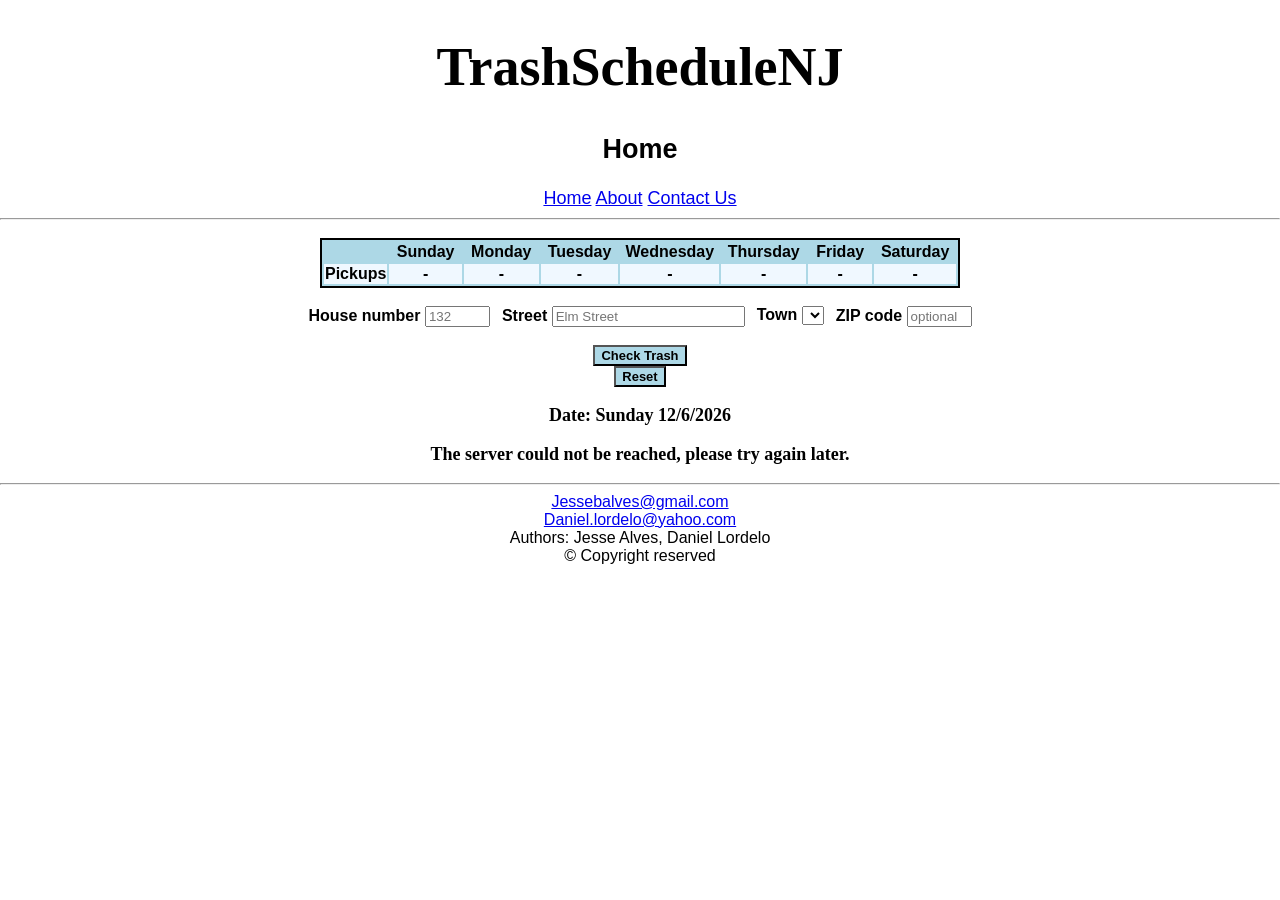
==== Trash_Schedule_Website/index.html @ 4bb6814c "Add Kenilworth, make each town a data file, add Google address search Towns are now data instead of " ====
<!DOCTYPE html>
<html lang="en">
    <head>
        <meta charset="UTF-8">
        <meta name = "viewport" content="width=device-width, initial-scale =1.0">
        <title>TrashScheduleNJ - Home</title>
        <link rel="stylesheet" href="style.css">
        </head>
        <body>

            <!--Header-->
            <header style="text-align: center;font-size: large;">
            <h1>TrashScheduleNJ</h1>
            <h2>Home</h2>
            <a href="index.html">Home</a>
            <a href="about.html">About</a>
            <a href="contact.html">Contact Us</a>
            <hr>
            </header>

                <!--Main-->
                <main>
                        <!--Town and ward or route, filled in by index.js after a lookup-->
                        <h3 style="text-align: center;" id = "found_place"></h3>

                        <!--Table-->
                        <table id = "trash_table" align="center">
                            <thead>
                            <!--Table Row-->
                            <tr align="center" style = "background-color: lightblue;">
                                <!--Table Header-->
                                <!--Days of the week-->
                                <th ></th>
                                <th width= "150">Sunday</th>
                                <th width= "150">Monday</th>
                                <th width= "150">Tuesday</th>
                                <th width= "150">Wednesday</th>
                                <th width= "150">Thursday</th>
                                <th width= "150">Friday</th>
                                <th width ="150">Saturday</th>
                            </tr>
                            </thead>
                            <!--One row for each kind of pickup. The rows are different from
                                town to town, so index.js builds them from the server's answer-->
                            <tbody id = "schedule_rows"></tbody>
                        </table>

                        <!--Lets the visitor look at another week, for example to see what a
                            holiday next week does. index.js shows these after a lookup-->
                        <div id = "week_buttons" hidden>
                            <button type = "button" id = "previous_week">&lt; Previous week</button>
                            <button type = "button" id = "this_week">This week</button>
                            <button type = "button" id = "next_week">Next week &gt;</button>
                        </div>
            <br>

            <!--Form that is sent to test_server.py-->
            <form id = "test_server" autocomplete="off">

                <!--Address search box from Google Maps. index.js shows this part when the
                    server has a Google Maps key, and puts the search box inside google_search-->
                <div id = "google_box" hidden>
                    <p><b>Start typing your address, then pick it from the list:</b></p>
                    <!--Filled in by index.js when Google's address search is not working-->
                    <p id = "search_notice" hidden></p>
                    <div id = "google_search"></div>
                    <p><a href = "#" id = "show_typing">Can't find it? Type the address in yourself</a></p>
                </div>

                <!--The address typed in piece by piece. Used when there is no Google Maps
                    key, when Google cannot be reached, or when the visitor asks for it-->
                <div id = "typing_box" class = "address_fields">
                    <span>
                        <label for = "house_number"><b>House number</b></label>
                        <input type = "text" id = "house_number" inputmode = "numeric" size = "6" placeholder = "132">
                    </span>
                    <span>
                        <label for = "street"><b>Street</b></label>
                        <input type = "text" id = "street" size = "22" placeholder = "Elm Street">
                    </span>
                    <span>
                        <label for = "town"><b>Town</b></label>
                        <select id = "town"></select>
                    </span>
                    <span>
                        <label for = "zip"><b>ZIP code</b></label>
                        <input type = "text" id = "zip" inputmode = "numeric" size = "6" maxlength = "5" placeholder = "optional">
                    </span>
                </div>
                <br>

                <div id = "table_buttons">
                <!--Submit button-->
                <button type="submit">Check Trash</button><br>
                <!--Reset button-->
                <button id = "reset" type="reset">Reset</button>
                </div>


                <h3 style ="text-align: center" id = "cmon"></h3>
                <h3 style="text-align: center;" id = "displayed_date"></h3>
                <h3 style = "text-align: center" id = "com3"></h3>
                <h3 style = "text-align: center" id = "com2"></h3>
                <!--Reminders from the town, such as when to put the cans out-->
                <ul id = "town_notes"></ul>
            </form>
            <hr>
            </main>

            <!--Footer-->
            <footer style = "text-align: center;">
            <a href="mailto:jessebalves@gmail.com">Jessebalves@gmail.com</a><br>
            <a href="mailto:daniellordelo@gmail.com">Daniel.lordelo@yahoo.com</a><br>
            Authors: Jesse Alves, Daniel Lordelo<br>
            &copy; Copyright reserved<br>
            </footer>

            <!--Linking HTML document to javascript file-->
            <script src="index.js"></script>
            </body>
</html>
---- Trash_Schedule_Website/style.css ----
/*General elements styled*/ 
header{
    text-align: center;
    font-size: large;
}

h1{
    display: block;
    text-align: center;
    font-size: 3em;
    font-family: "Comic Sans";
    font-style: bold;
}

h3{
    font-family: "Times New Roman";
    font-weight: 600;
    font-style: bold;
    font-size: large;
}

label{
    text-align: center;
    justify-content: center;
    display: inline-block;
    padding-left: 35%;
}

button{
    background-color: lightblue;
    font-size: 90%;
    font-weight: bold;
}

/*Elements with IDs styled*/ 
#trash_table{
    width: 50%;
    height: 100%;
    border: 2px solid;
    background-color: lightblue;
}

#testo1{
    display: block;
    margin-left: auto;
    margin-right: auto;
    width: 70%;
    border: 1px solid gray;
    box-shadow: 0 5px 8px 0 rgba(0, 0, 0, 0.5);
    text-align: center;
}

#my_p{
    font-size: 2.5em;
}

#GitHub_Icon{
    display: inline-block;
    border-radius: 50%; 
}

#logo{
    display:block; 
    margin: auto; 
}

#table_buttons{
    text-align: center;
    justify-content: center;  
    align-items: center;  
    margin: 0;
    padding: 0;
    border: none;
    outline: none;
    overflow: hidden;
    font-size: 90%;
    cursor: pointer;
}

#testo2{
    align-items: center;
    margin-left: 8%;
}

/*Code snipped altered from: https://www.w3schools.com/howto/howto_css_about_page.asp --------------*/
body {
  font-family: Arial, Helvetica, sans-serif;
  margin: 0;
}

html {
  box-sizing: border-box;
}

*, *:before, *:after {
  box-sizing: inherit;
}

.column {
  float: left;
  width: 33.3%;
  margin-bottom: 16px;
  padding: 0 8px;
}

.card {
  box-shadow: 0 5px 8px 0 rgba(0, 0, 0, 0.5);
  border:1px solid gray;
  margin: 8px;
}

.container {
  padding: 2px 16px;
}
/*----------------------------------------------------*/

/* This section of CSS is designated for phone screen viewing */
@media screen and (max-width:650px){
    #trash_table{
        font-size: 90%;
        font-family: "Comic Sans";
    }
    #profile_pic{
        width:30%;
    }
    #GitHub_Icon{
        width:12%;
    }
    #LIN{
        width:12%;
    }
    #testo1{
        width:80%;
    }
    #testo2{
        margin-left: -10%;
    }
    .column {
        width: 100%;
        display: block;
  }
}
/* Address form on the home page ------------------------------------- */
/* An element with the hidden attribute stays hidden, whatever its display style is */
[hidden]{
    display: none !important;
}

#google_box{
    text-align: center;
}

/* The Google Maps search box */
#google_search{
    width: 50%;
    margin: auto;
}

/* The boxes for typing an address in by hand, side by side and centred */
.address_fields{
    display: flex;
    flex-wrap: wrap;
    justify-content: center;
    gap: 12px;
}

.address_fields label{
    padding-left: 0;
}

#town_notes{
    width: 50%;
    margin: auto;
}

@media screen and (max-width:650px){
    #google_search, #town_notes{
        width: 90%;
    }
    #trash_table{
        width: 98%;
    }
}

/* Previous week / This week / Next week, under the table */
#week_buttons{
    text-align: center;
    margin-top: 10px;
}

/* Shown above the search box when Google's address search is not working */
#search_notice{
    font-weight: bold;
    color: darkred;
}
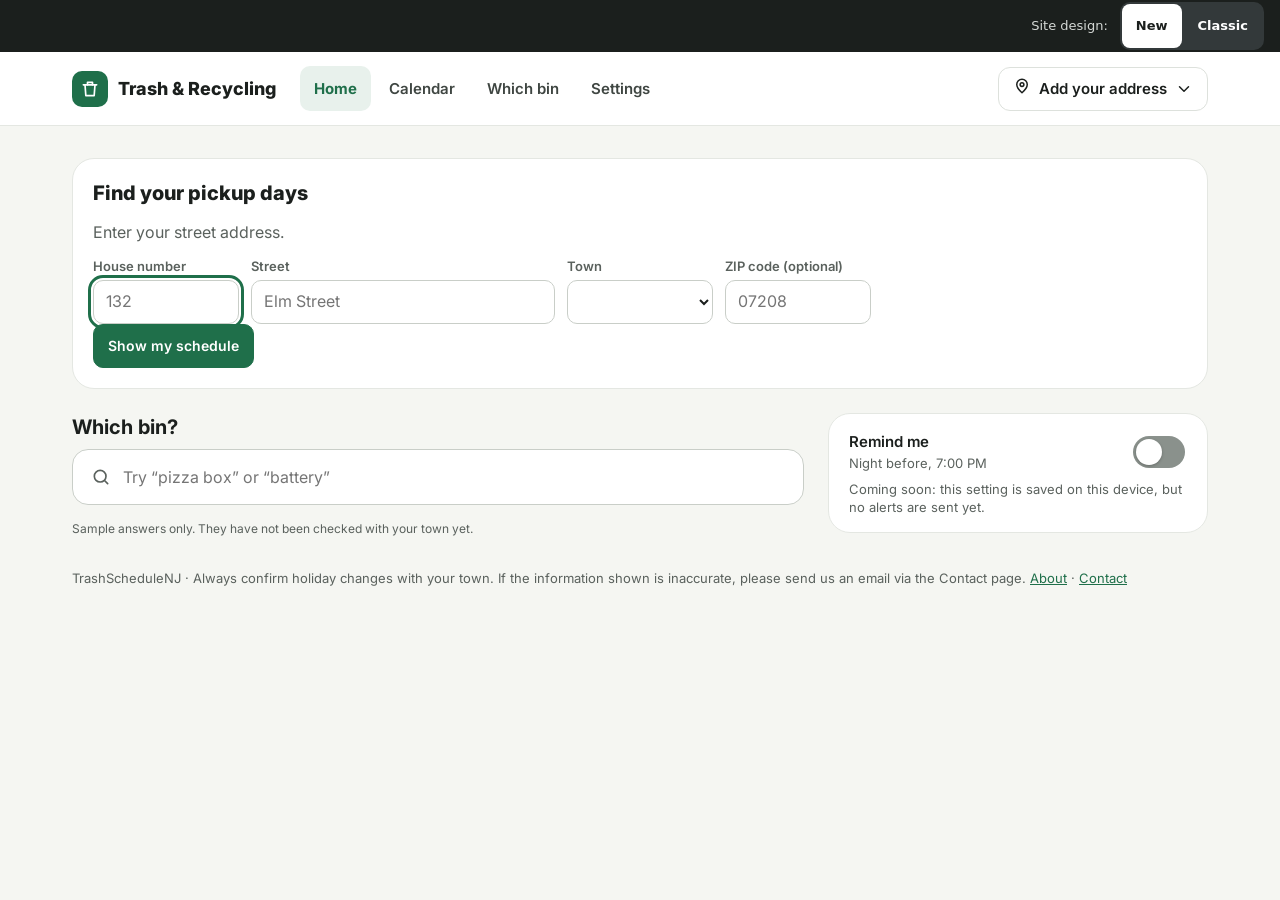
==== commit bfca0877: "Add the new site design as the default, move the classic design to /classic/ Summary ------- The web" ====
--- a/Trash_Schedule_Website/index.html
+++ b/Trash_Schedule_Website/index.html
@@ -1,121 +1,49 @@
 <!DOCTYPE html>
 <html lang="en">
-    <head>
-        <meta charset="UTF-8">
-        <meta name = "viewport" content="width=device-width, initial-scale =1.0">
-        <title>TrashScheduleNJ - Home</title>
-        <link rel="stylesheet" href="style.css">
-        </head>
-        <body>
-
-            <!--Header-->
-            <header style="text-align: center;font-size: large;">
-            <h1>TrashScheduleNJ</h1>
-            <h2>Home</h2>
-            <a href="index.html">Home</a>
-            <a href="about.html">About</a>
-            <a href="contact.html">Contact Us</a>
-            <hr>
-            </header>
-
-                <!--Main-->
-                <main>
-                        <!--Town and ward or route, filled in by index.js after a lookup-->
-                        <h3 style="text-align: center;" id = "found_place"></h3>
-
-                        <!--Table-->
-                        <table id = "trash_table" align="center">
-                            <thead>
-                            <!--Table Row-->
-                            <tr align="center" style = "background-color: lightblue;">
-                                <!--Table Header-->
-                                <!--Days of the week-->
-                                <th ></th>
-                                <th width= "150">Sunday</th>
-                                <th width= "150">Monday</th>
-                                <th width= "150">Tuesday</th>
-                                <th width= "150">Wednesday</th>
-                                <th width= "150">Thursday</th>
-                                <th width= "150">Friday</th>
-                                <th width ="150">Saturday</th>
-                            </tr>
-                            </thead>
-                            <!--One row for each kind of pickup. The rows are different from
-                                town to town, so index.js builds them from the server's answer-->
-                            <tbody id = "schedule_rows"></tbody>
-                        </table>
-
-                        <!--Lets the visitor look at another week, for example to see what a
-                            holiday next week does. index.js shows these after a lookup-->
-                        <div id = "week_buttons" hidden>
-                            <button type = "button" id = "previous_week">&lt; Previous week</button>
-                            <button type = "button" id = "this_week">This week</button>
-                            <button type = "button" id = "next_week">Next week &gt;</button>
-                        </div>
-            <br>
-
-            <!--Form that is sent to test_server.py-->
-            <form id = "test_server" autocomplete="off">
-
-                <!--Address search box from Google Maps. index.js shows this part when the
-                    server has a Google Maps key, and puts the search box inside google_search-->
-                <div id = "google_box" hidden>
-                    <p><b>Start typing your address, then pick it from the list:</b></p>
-                    <!--Filled in by index.js when Google's address search is not working-->
-                    <p id = "search_notice" hidden></p>
-                    <div id = "google_search"></div>
-                    <p><a href = "#" id = "show_typing">Can't find it? Type the address in yourself</a></p>
-                </div>
-
-                <!--The address typed in piece by piece. Used when there is no Google Maps
-                    key, when Google cannot be reached, or when the visitor asks for it-->
-                <div id = "typing_box" class = "address_fields">
-                    <span>
-                        <label for = "house_number"><b>House number</b></label>
-                        <input type = "text" id = "house_number" inputmode = "numeric" size = "6" placeholder = "132">
-                    </span>
-                    <span>
-                        <label for = "street"><b>Street</b></label>
-                        <input type = "text" id = "street" size = "22" placeholder = "Elm Street">
-                    </span>
-                    <span>
-                        <label for = "town"><b>Town</b></label>
-                        <select id = "town"></select>
-                    </span>
-                    <span>
-                        <label for = "zip"><b>ZIP code</b></label>
-                        <input type = "text" id = "zip" inputmode = "numeric" size = "6" maxlength = "5" placeholder = "optional">
-                    </span>
-                </div>
-                <br>
-
-                <div id = "table_buttons">
-                <!--Submit button-->
-                <button type="submit">Check Trash</button><br>
-                <!--Reset button-->
-                <button id = "reset" type="reset">Reset</button>
-                </div>
-
-
-                <h3 style ="text-align: center" id = "cmon"></h3>
-                <h3 style="text-align: center;" id = "displayed_date"></h3>
-                <h3 style = "text-align: center" id = "com3"></h3>
-                <h3 style = "text-align: center" id = "com2"></h3>
-                <!--Reminders from the town, such as when to put the cans out-->
-                <ul id = "town_notes"></ul>
-            </form>
-            <hr>
-            </main>
-
-            <!--Footer-->
-            <footer style = "text-align: center;">
-            <a href="mailto:jessebalves@gmail.com">Jessebalves@gmail.com</a><br>
-            <a href="mailto:daniellordelo@gmail.com">Daniel.lordelo@yahoo.com</a><br>
-            Authors: Jesse Alves, Daniel Lordelo<br>
-            &copy; Copyright reserved<br>
-            </footer>
-
-            <!--Linking HTML document to javascript file-->
-            <script src="index.js"></script>
-            </body>
+<head>
+<meta charset="UTF-8">
+<meta name="viewport" content="width=device-width, initial-scale=1.0">
+<meta name="theme-color" content="#1B1F1D">
+<title>TrashScheduleNJ - Home</title>
+<link rel="preconnect" href="https://fonts.googleapis.com">
+<link rel="preconnect" href="https://fonts.gstatic.com" crossorigin>
+<link rel="stylesheet" href="https://fonts.googleapis.com/css2?family=Inter:wght@400;500;600;700;800&display=swap">
+<link rel="stylesheet" href="app.css">
+<!--Browser tab icon: a wastebin-->
+<link rel="icon" href="favicon.svg" type="image/svg+xml">
+<link rel="icon" href="favicon.ico" sizes="32x32 48x48">
+<link rel="apple-touch-icon" href="apple-touch-icon.png">
+<!--The "Site design: New | Classic" bar, shared with the classic pages. data-home: this is
+    the site's landing page, a visitor who picked Classic is sent on to classic/-->
+<script src="design-switch.js" data-ui="new" data-home></script>
+</head>
+<body data-page="home">
+<a class="skip-link" href="#main">Skip to content</a>
+<noscript><p style="padding:16px">This page needs JavaScript. The <a href="classic/">classic design</a> is also available.</p></noscript>
+<!--The header, menus and footer are added by app.js-->
+<main id="main">
+    <h1 class="visually-hidden">Your trash and recycling pickups</h1>
+    <!--Left column on desktop. On a phone all cards are one list, see the o- classes in app.css-->
+    <div class="col">
+        <section class="next o-next" id="next" aria-labelledby="next-title"></section>
+        <div class="notice o-holiday" id="holiday" role="status" hidden></div>
+        <section class="card card-pad o-notes" id="notes" hidden></section>
+        <section class="which o-bin" id="which"></section>
+    </div>
+    <!--Right column on desktop-->
+    <div class="col">
+        <section class="coming o-coming" id="coming" aria-labelledby="coming-title" hidden>
+            <div class="section-head">
+                <h2 class="card-title" id="coming-title">Coming up</h2>
+                <a href="calendar.html">See calendar</a>
+            </div>
+            <div class="card"><ul class="pickup-list" id="coming-list"></ul></div>
+        </section>
+        <section class="card remind o-remind" id="remind" aria-label="Reminders"></section>
+        <!--Desktop only on the home page, the Calendar page has it on phones-->
+        <section class="card addcal o-cal desktop-only" id="addcal" hidden></section>
+    </div>
+</main>
+<script src="app.js"></script>
+</body>
 </html>
--- a/Trash_Schedule_Website/app.css
+++ b/Trash_Schedule_Website/app.css
@@ -0,0 +1,356 @@
+/* The new design of TrashScheduleNJ. Mobile first: one column, bottom menu.
+   From 900px wide: top menu and two columns. Change the main color with --accent. */
+:root{
+    --accent: #1F6F4A;
+    --accent-dark: #16533A;
+    --accent-soft: #E8F1EC;
+    --page: #F5F6F2;
+    --card: #FFFFFF;
+    --text: #1B1F1D;
+    --text-2: #5A615D;
+    --text-nav: #3F4642;
+    --line: #E4E7E2;
+    --line-soft: #EDEFEB;
+    --field-line: #C9CEC8;
+    --button-line: #DDE1DC;
+    --warn-bg: #FFF4DE;
+    --warn-line: #F0C978;
+    --warn-text: #5C3800;
+    --warn-icon: #8A5300;
+    --error: #A3261B;
+    --switch-off: #8A918C;
+    --radius-xl: 24px;
+    --radius-l: 20px;
+    --radius-m: 16px;
+    --radius-s: 12px;
+}
+
+*, *::before, *::after{ box-sizing: border-box; }
+[hidden]{ display: none !important; }
+
+html{ -webkit-text-size-adjust: 100%; }
+body{
+    margin: 0;
+    background: var(--page);
+    color: var(--text);
+    font-family: Inter, system-ui, -apple-system, "Segoe UI", Roboto, sans-serif;
+    font-size: 15px;
+    line-height: 1.4;
+    /* Room for the bottom menu */
+    padding-bottom: calc(84px + env(safe-area-inset-bottom));
+}
+a{ color: var(--accent); }
+a:hover{ color: var(--accent-dark); }
+h1, h2, h3, p{ margin: 0; }
+button, input, select{ font: inherit; color: inherit; }
+button{ cursor: pointer; }
+:focus-visible{ outline: 3px solid var(--accent); outline-offset: 2px; }
+.next :focus-visible{ outline-color: #FFFFFF; }
+svg{ flex-shrink: 0; }
+
+.visually-hidden{
+    position: absolute; width: 1px; height: 1px; margin: -1px; padding: 0;
+    overflow: hidden; clip: rect(0 0 0 0); white-space: nowrap; border: 0;
+}
+.skip-link{
+    position: absolute; left: 16px; top: -100px; z-index: 20;
+    background: var(--card); padding: 12px 16px; border-radius: var(--radius-s); font-weight: 700;
+}
+.skip-link:focus{ top: 64px; }
+
+/* ------------------------------------------------------------------ header */
+.site-header{ background: transparent; }
+.header-inner{
+    max-width: 1200px; margin: 0 auto; padding: 20px 20px 0;
+    display: flex; align-items: center; gap: 12px;
+}
+.brand{ display: none; align-items: center; gap: 10px; min-height: 44px; text-decoration: none; color: var(--text); }
+.brand-mark{
+    width: 36px; height: 36px; border-radius: 10px; background: var(--accent); color: #FFFFFF;
+    display: flex; align-items: center; justify-content: center;
+}
+.brand-name{ font-size: 18px; font-weight: 800; }
+.top-nav{ display: none; }
+.address-block{ display: flex; flex-direction: column; gap: 2px; min-width: 0; flex: 1; position: relative; }
+.address-caption{ font-size: 13px; font-weight: 500; color: var(--text-2); }
+.address-button{
+    display: flex; align-items: center; gap: 6px; padding: 0; border: none; background: none;
+    font-size: 18px; font-weight: 700; color: var(--text); min-height: 44px; text-align: left; max-width: 100%;
+}
+.address-button .pin{ display: none; }
+.address-text{ overflow: hidden; text-overflow: ellipsis; white-space: nowrap; }
+.icon-button{
+    width: 44px; height: 44px; border-radius: 22px; border: 1px solid var(--button-line); background: var(--card);
+    display: flex; align-items: center; justify-content: center; color: var(--text); text-decoration: none;
+}
+.icon-button:hover{ color: var(--text); background: var(--page); }
+
+/* ---------------------------------------------------------------- layout */
+main{
+    max-width: 1200px; margin: 0 auto; padding: 20px;
+    display: flex; flex-direction: column; gap: 20px;
+}
+.col{ display: contents; }
+.page-title{ font-size: 26px; font-weight: 800; letter-spacing: -0.01em; }
+.page-lead{ color: var(--text-2); margin-top: 4px; }
+
+/* On a phone the cards are one list in this order, as in the mobile mockup */
+.o-setup{ order: 0; } .o-next{ order: 1; } .o-holiday{ order: 2; } .o-notes{ order: 3; }
+.o-coming{ order: 4; } .o-remind{ order: 5; } .o-bin{ order: 6; } .o-cal{ order: 7; }
+/* Calendar page on a phone: the month view above the Next pickups list. On desktop each
+   column keeps this same order, so the two columns do not change */
+.cal-title{ order: 1; } .cal-status{ order: 2; } .cal-holiday{ order: 3; }
+.cal-month{ order: 4; } .cal-list{ order: 5; } .cal-add{ order: 6; }
+
+.desktop-only{ display: none !important; }
+.card{ background: var(--card); border: 1px solid var(--line); border-radius: var(--radius-l); }
+.card-pad{ padding: 16px; }
+.card-title{ font-size: 17px; font-weight: 700; }
+.muted{ color: var(--text-2); }
+.small{ font-size: 13px; }
+
+/* --------------------------------------------------------- next pickup card */
+.next{
+    background: var(--accent); color: #FFFFFF; border-radius: var(--radius-xl); padding: 22px;
+    display: flex; flex-direction: column; gap: 18px;
+}
+.next-top{ display: flex; justify-content: space-between; align-items: flex-start; gap: 12px; }
+.next-heading{ display: flex; flex-direction: column; gap: 4px; min-width: 0; }
+.eyebrow{ font-size: 13px; font-weight: 600; letter-spacing: 0.06em; text-transform: uppercase; }
+.next-day{ font-size: 40px; font-weight: 800; line-height: 1.05; letter-spacing: -0.02em; }
+.next-date{ font-size: 16px; font-weight: 500; }
+.countdown{
+    background: #FFFFFF; color: var(--accent); border-radius: var(--radius-m); padding: 10px 14px;
+    display: flex; flex-direction: column; align-items: center; min-width: 56px;
+}
+.countdown-num{ font-size: 28px; font-weight: 800; line-height: 1; }
+.countdown-unit{ font-size: 12px; font-weight: 600; }
+.bins{
+    list-style: none; margin: 0; padding: 0;
+    display: grid; grid-template-columns: repeat(auto-fill, minmax(150px, 1fr)); gap: 10px;
+}
+.bin{
+    background: #FFFFFF; border-radius: var(--radius-m); padding: 12px;
+    display: flex; align-items: center; gap: 10px; color: var(--text); min-width: 0;
+}
+.bin-icon{
+    width: 40px; height: 40px; border-radius: var(--radius-s); color: #FFFFFF;
+    display: flex; align-items: center; justify-content: center; flex-shrink: 0;
+}
+.bin-text{ display: flex; flex-direction: column; min-width: 0; }
+.bin-name{ font-size: 15px; font-weight: 700; line-height: 1.25; }
+.bin-short{ font-size: 12px; font-weight: 500; color: var(--text-2); }
+.bin-moved{ font-size: 12px; font-weight: 600; color: var(--warn-icon); }
+.curb{ font-size: 14px; font-weight: 500; display: flex; gap: 10px; align-items: flex-start; }
+/* After the pickup hours: a gentle note, not an alarm */
+.curb-missed{ background: rgba(255, 255, 255, 0.10); border-radius: var(--radius-s); padding: 12px 14px; line-height: 1.45; }
+.place{ font-size: 13px; font-weight: 500; opacity: 0.95; }
+.next-message{ font-size: 16px; font-weight: 500; }
+
+/* ----------------------------------------------------------- holiday notice */
+.notice{
+    background: var(--warn-bg); border: 1px solid var(--warn-line); border-radius: var(--radius-m);
+    padding: 14px 16px; display: flex; gap: 12px; align-items: flex-start; color: var(--warn-text);
+}
+.notice-body{ display: flex; flex-direction: column; gap: 4px; }
+.notice-title{ font-size: 14px; font-weight: 700; }
+.notice-body p{ font-size: 14px; line-height: 1.4; }
+
+.notes-list{ margin: 8px 0 0; padding-left: 20px; color: var(--text-2); font-size: 14px; }
+.notes-list li + li{ margin-top: 4px; }
+
+/* -------------------------------------------------------------- coming up */
+.section-head{ display: flex; justify-content: space-between; align-items: center; }
+.section-head a{ font-size: 14px; font-weight: 600; text-decoration: none; padding: 12px 0; min-height: 44px; display: inline-flex; align-items: center; }
+.coming{ display: flex; flex-direction: column; gap: 10px; }
+.coming .section-head h2{ font-size: 20px; font-weight: 800; }
+.pickup-list{ list-style: none; margin: 0; padding: 0; }
+.pickup-row{ display: flex; align-items: center; gap: 14px; padding: 14px 16px; }
+.pickup-row + .pickup-row{ border-top: 1px solid var(--line-soft); }
+.pickup-when{ width: 48px; display: flex; flex-direction: column; align-items: center; flex-shrink: 0; }
+.pickup-dow{ font-size: 12px; font-weight: 600; color: var(--text-2); text-transform: uppercase; }
+.pickup-dom{ font-size: 20px; font-weight: 800; line-height: 1.2; }
+.pickup-what{ flex: 1; display: flex; flex-direction: column; gap: 6px; min-width: 0; }
+.pickup-title{ font-size: 15px; font-weight: 600; }
+.tags{ display: flex; flex-wrap: wrap; gap: 6px; }
+.tag{ font-size: 12px; font-weight: 600; color: #FFFFFF; border-radius: 8px; padding: 3px 8px; }
+.moved{ font-size: 12px; font-weight: 600; color: var(--warn-icon); }
+.empty-row{ padding: 16px; color: var(--text-2); }
+
+/* -------------------------------------------------------------- reminder */
+.remind{ padding: 14px 16px; display: flex; flex-direction: column; gap: 6px; }
+.remind-row{ display: flex; align-items: center; gap: 14px; }
+.remind-text{ flex: 1; display: flex; flex-direction: column; gap: 2px; }
+.remind-title{ font-size: 15px; font-weight: 600; }
+.switch{
+    width: 56px; height: 44px; padding: 0; border: none; background: none;
+    display: flex; align-items: center; justify-content: center; border-radius: 22px;
+}
+.switch-track{
+    width: 52px; height: 32px; border-radius: 16px; background: var(--switch-off);
+    display: flex; align-items: center; padding: 3px; justify-content: flex-start; transition: background .15s;
+}
+.switch[aria-pressed="true"] .switch-track{ background: var(--accent); justify-content: flex-end; }
+.switch-knob{ width: 26px; height: 26px; border-radius: 13px; background: #FFFFFF; box-shadow: 0 1px 3px rgba(0,0,0,.25); }
+
+/* ------------------------------------------------------------- which bin */
+.which{ display: flex; flex-direction: column; gap: 8px; }
+.which label{ font-size: 17px; font-weight: 700; }
+.search-box{
+    display: flex; align-items: center; gap: 10px; background: var(--card);
+    border: 1px solid var(--field-line); border-radius: 14px; padding: 0 14px; height: 50px;
+}
+.search-box:focus-within{ border-color: var(--accent); box-shadow: 0 0 0 2px var(--accent); }
+.search-box input{
+    flex: 1; border: none; outline: none; font-size: 16px; background: transparent; height: 100%; min-width: 0;
+}
+.which-results{ list-style: none; margin: 0; padding: 0; display: flex; flex-direction: column; gap: 8px; }
+.which-result{
+    background: var(--card); border: 1px solid var(--line); border-radius: var(--radius-m);
+    padding: 12px; display: flex; align-items: center; gap: 12px;
+}
+.which-result .bin-icon{ width: 36px; height: 36px; border-radius: 10px; }
+.which-none{ font-size: 14px; color: var(--text); }
+.sample-note{ font-size: 12px; color: var(--text-2); }
+
+/* ------------------------------------------------------- add to calendar */
+.addcal{ padding: 16px; display: flex; flex-direction: column; gap: 10px; }
+.button-row{ display: flex; flex-wrap: wrap; gap: 8px; }
+.button{
+    min-height: 44px; display: inline-flex; align-items: center; gap: 8px; padding: 0 14px;
+    border-radius: 10px; border: 1px solid var(--field-line); background: var(--card);
+    text-decoration: none; font-size: 14px; font-weight: 600; color: var(--text);
+}
+.button:hover{ color: var(--text); background: var(--page); }
+.button[aria-disabled="true"], .button:disabled{ opacity: .55; cursor: not-allowed; }
+.button-primary{ background: var(--accent); border-color: var(--accent); color: #FFFFFF; }
+.button-primary:hover{ background: var(--accent-dark); color: #FFFFFF; }
+
+/* --------------------------------------------------------- address form */
+.setup{ padding: 20px; display: flex; flex-direction: column; gap: 14px; }
+.setup h2{ font-size: 20px; font-weight: 800; }
+.fields{ display: grid; grid-template-columns: repeat(auto-fill, minmax(140px, 1fr)); gap: 12px; }
+.field{ display: flex; flex-direction: column; gap: 4px; }
+.field-wide{ grid-column: span 2; }
+.field label{ font-size: 13px; font-weight: 600; color: var(--text-2); }
+.field input, .field select{
+    min-height: 44px; border: 1px solid var(--field-line); border-radius: 10px; padding: 0 12px;
+    background: var(--card); font-size: 16px; width: 100%;
+}
+.google-search gmp-place-autocomplete{ width: 100%; }
+.link-button{
+    border: none; background: none; padding: 0; min-height: 44px; color: var(--accent);
+    font-weight: 600; text-decoration: underline; text-align: left;
+}
+.form-error{ color: var(--error); font-weight: 600; font-size: 14px; }
+.form-error:empty{ display: none; }
+
+.status-card{ padding: 20px; color: var(--text-2); }
+
+/* ------------------------------------------------------------ bottom menu */
+.bottom-nav{
+    position: fixed; left: 0; right: 0; bottom: 0; z-index: 10;
+    background: var(--card); border-top: 1px solid var(--line);
+    display: grid; grid-template-columns: repeat(4, minmax(0, 1fr));
+    padding: 8px 8px calc(8px + env(safe-area-inset-bottom));
+}
+.bottom-nav a{
+    display: flex; flex-direction: column; align-items: center; gap: 4px; padding: 6px 0; min-height: 44px;
+    text-decoration: none; color: var(--text-2); font-size: 12px; font-weight: 600;
+}
+.bottom-nav a[aria-current="page"]{ color: var(--accent); font-weight: 700; }
+
+.site-footer{ max-width: 1200px; margin: 0 auto; padding: 8px 20px 24px; font-size: 13px; color: var(--text-2); }
+
+/* ================================================================ desktop */
+@media (min-width: 900px){
+    body{ padding-bottom: 0; font-size: 16px; }
+    .bottom-nav{ display: none; }
+    .site-header{ background: var(--card); border-bottom: 1px solid var(--line); }
+    .header-inner{ padding: 14px 32px; gap: 24px; flex-wrap: wrap; }
+    .brand{ display: flex; }
+    .top-nav{ display: flex; flex-wrap: wrap; gap: 4px; flex: 1; }
+    .top-nav a{
+        padding: 12px 14px; border-radius: 10px; text-decoration: none;
+        font-size: 15px; font-weight: 600; color: var(--text-nav);
+    }
+    .top-nav a:hover{ background: var(--page); }
+    .top-nav a[aria-current="page"]{ color: var(--accent); background: var(--accent-soft); font-weight: 700; }
+    .address-block{ flex: 0 1 auto; }
+    .address-menu{ left: auto; right: 0; }
+    .address-caption{ display: none; }
+    .address-button{
+        font-size: 15px; font-weight: 600; padding: 0 14px; gap: 8px;
+        border: 1px solid var(--button-line); border-radius: var(--radius-s); background: var(--card);
+    }
+    .address-button .pin{ display: block; }
+    .bell{ display: none; }
+
+    main{ padding: 32px; display: grid; grid-template-columns: minmax(0, 1fr) 380px; gap: 24px; align-items: start; }
+    main.single{ grid-template-columns: minmax(0, 1fr); max-width: 760px; }
+    .col{ display: flex; flex-direction: column; gap: 20px; min-width: 0; }
+    .desktop-only:not([hidden]){ display: flex !important; }
+    .full{ grid-column: 1 / -1; }
+
+    .next{ border-radius: 28px; padding: 32px; gap: 24px; }
+    .eyebrow{ font-size: 14px; }
+    .next-day{ font-size: 64px; line-height: 1; }
+    .next-date{ font-size: 20px; }
+    .countdown{ border-radius: var(--radius-l); padding: 14px 22px; }
+    .countdown-num{ font-size: 44px; }
+    .countdown-unit{ font-size: 14px; }
+    .bins{ gap: 12px; grid-template-columns: repeat(auto-fill, minmax(200px, 1fr)); }
+    .bin{ border-radius: 18px; padding: 16px; gap: 14px; }
+    .bin-icon{ width: 52px; height: 52px; border-radius: 14px; }
+    .bin-name{ font-size: 18px; }
+    .bin-short{ font-size: 14px; }
+    .curb{ font-size: 16px; }
+    .notice{ border-radius: 18px; padding: 16px 20px; }
+    .notice-title, .notice-body p{ font-size: 15px; }
+    .which label{ font-size: 20px; }
+    .search-box{ height: 56px; border-radius: var(--radius-m); padding: 0 18px; }
+
+    /* Coming up is a card of its own on desktop, with the heading inside */
+    .coming{ background: var(--card); border: 1px solid var(--line); border-radius: 22px; gap: 0; }
+    .coming .section-head{ padding: 8px 20px; border-bottom: 1px solid var(--line-soft); }
+    .coming .section-head h2{ font-size: 22px; }
+    .coming .card{ border: none; border-radius: 0 0 22px 22px; }
+    .pickup-row{ padding: 16px 20px; }
+    .pickup-dom{ font-size: 22px; }
+    .remind, .addcal, .card{ border-radius: 22px; }
+    .remind{ padding: 16px 20px; }
+    .addcal{ padding: 16px 20px; }
+    .site-footer{ padding: 0 32px 32px; }
+}
+
+/* ----------------------------------------------- saved addresses drop-down */
+.address-menu{
+    position: absolute; top: calc(100% + 6px); left: 0; z-index: 30;
+    width: min(340px, calc(100vw - 40px));
+    background: var(--card); border: 1px solid var(--line); border-radius: var(--radius-m);
+    box-shadow: 0 12px 32px rgba(27, 31, 29, 0.16); padding: 8px;
+}
+.menu-label{ font-size: 12px; font-weight: 700; letter-spacing: 0.06em; text-transform: uppercase; color: var(--text-2); padding: 8px 8px 4px; }
+.menu-status{ font-size: 13px; color: var(--text-2); padding: 6px 8px 0; }
+.saved-list{ list-style: none; margin: 0; padding: 0; display: flex; flex-direction: column; gap: 2px; }
+.saved-row{ display: flex; align-items: stretch; gap: 2px; }
+.saved-use{
+    flex: 1; min-width: 0; min-height: 52px; display: flex; align-items: center; gap: 8px;
+    padding: 6px 8px; border: none; border-radius: 10px; background: none; text-align: left;
+}
+.saved-use:hover, .saved-remove:hover, .menu-add:hover{ background: var(--page); }
+.saved-use[aria-current="true"]{ background: var(--accent-soft); }
+.saved-check{ width: 20px; display: flex; justify-content: center; color: var(--accent); }
+.saved-text{ display: flex; flex-direction: column; min-width: 0; }
+.saved-line{ font-size: 15px; font-weight: 600; overflow: hidden; text-overflow: ellipsis; white-space: nowrap; }
+.saved-town{ font-size: 13px; color: var(--text-2); }
+.saved-remove{
+    width: 44px; min-height: 44px; border: none; border-radius: 10px; background: none; color: var(--text-2);
+    display: flex; align-items: center; justify-content: center;
+}
+.menu-add{
+    width: 100%; min-height: 48px; margin-top: 6px; padding: 0 10px; display: flex; align-items: center; gap: 8px;
+    border: none; border-top: 1px solid var(--line-soft); border-radius: 0 0 10px 10px; background: none;
+    color: var(--accent); font-weight: 700; text-align: left;
+}
+.setup .saved-list{ margin: 4px 0; }
